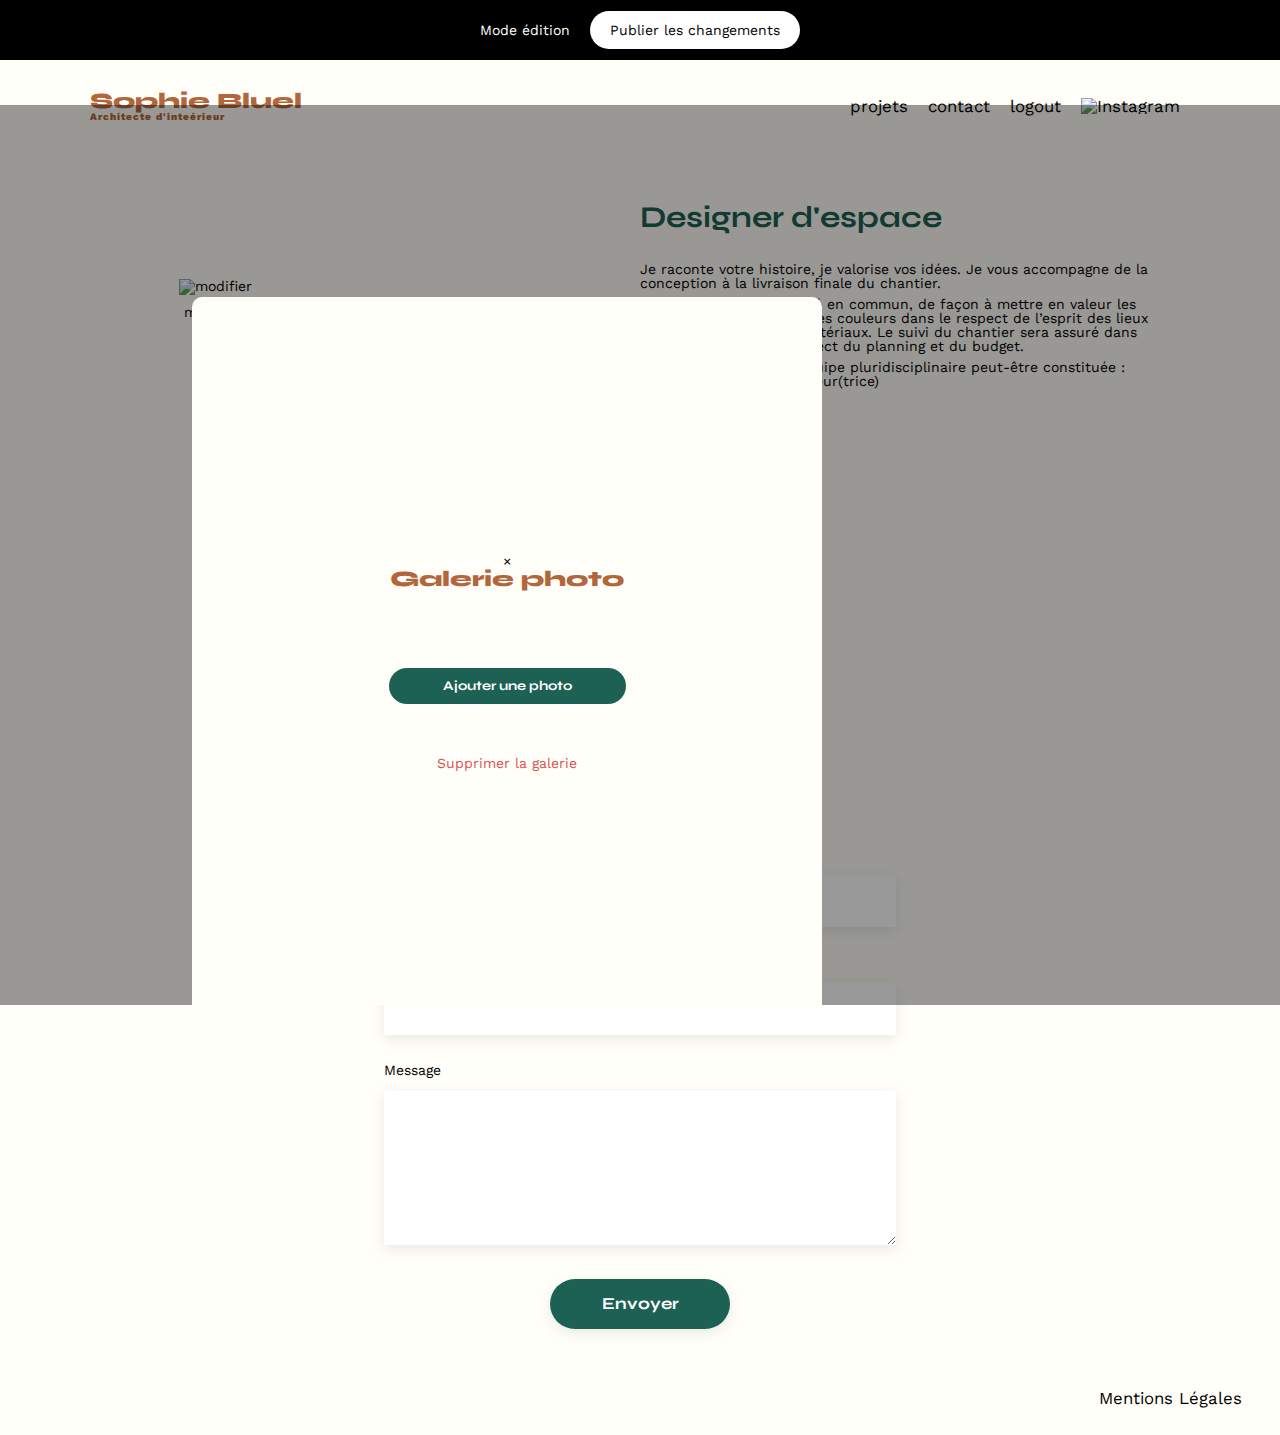
==== FrontEnd/administrateur_page.html @ 7ced108f "avancé sur la modal avec background transparant" ====
<!DOCTYPE html>
<html lang="fr">
<head>
	<meta charset="UTF-8">
	<title>Sophie Bluel - Architecte d'intérieur</title>
	<meta name="viewport" content="width=device-width, initial-scale=1.0">
	<link rel="preconnect" href="https://fonts.googleapis.com">
	<link rel="preconnect" href="https://fonts.gstatic.com" crossorigin>
	<link href="https://fonts.googleapis.com/css2?family=Syne:wght@700;800&family=Work+Sans&display=swap" rel="stylesheet">
	<meta name="description" content="">
    <script src="https://kit.fontawesome.com/f48346f4af.js" crossorigin="anonymous"></script>
	<link rel="stylesheet" href="./assets/administrateur_style.css">
</head>
<body>
<header>
    <div id="modif-bar">
        <div id="modif-bar-2">
        <i id="icon-edit-1" class="icon-edit fa fa-regular fa-pen-to-square"></i>         <p class="modif-bar">Mode édition</p>
        <p class="modif-bar" id="changements">Publier les changements</p>
        </div>
    </div>
	<nav id="nav-bar">
        <h1>Sophie Bluel <span>Architecte d'inteérieur</span></h1>

		<ul>
			<li>projets</li>
			<li><a href="#contact">contact</a></li>
			<li><a href="connexion_page.html" class="menu">logout</a></li>
			<li><img id ="insta-logo" src="./assets/icons/instagram.png" alt="Instagram" height="20px" width="20px"></li>
		</ul>
	</nav>
</header>
<main>
	<section id="introduction">
		<figure>
			<img src="./assets/images/sophie-bluel.png" alt="modifier">
            <div id="modif-portrait">
                <i id="icon-edit-2" class="icon-edit fa fa-regular fa-pen-to-square"></i>
                <a href="#" class="a-modif">modifier</a>
            </div>
            
		</figure>
		<article>
			<h2>Designer d'espace</h2>
			<p>Je raconte votre histoire, je valorise vos idées. Je vous accompagne de la conception à la livraison finale du chantier.</p>
			<p>Chaque projet sera étudié en commun, de façon à mettre en valeur les volumes, les matières et les couleurs dans le respect de l’esprit des lieux et le choix adapté des matériaux. Le suivi du chantier sera assuré dans le souci du détail, le respect du planning et du budget.</p>
			<p>En cas de besoin, une équipe pluridisciplinaire peut-être constituée : architecte DPLG, décorateur(trice)</p>
		</article>
	</section>
	<section id="portfolio">
		<div id="mes-projets">
			<div id="projets-modif">
			<h2>Mes Projets</h2>
			<i id="icon-edit-3" class="icon-edit fa fa-regular fa-pen-to-square"></i> 
			<a href="#modal1" id="amodif ">modifier</a>
			<!-- Importe le fichier HTML de la modal -->
			</div>
			<aside id="modal-content" class="modal-content" aria-hidden="true" role="dialog" aria-modal="" aria-labelledby="modaltitle">
				<div class="modal-galerie">
					<span class="close">&times;</span>
					<h1 id="modaltitle">Galerie photo</h1>
					<div class="gallery2">
					</div>
					<input type="submit" value="Ajouter une photo" id="addphoto">
					<a href=""><p id="supp_galerie">Supprimer la galerie</p></a>
				</div> 
		</div>
		<!-- <object id="modal-object" data="fenetre-modale.html"></object>-->
		<div class="filtres">
			
		</div>
		<div class="gallery">
		</div>
	</section>
	<section id="contact">
		<h2>Contact</h2>
		<p>Vous avez un projet ? Discutons-en !</p>
		<form action="#" method="post">
			<label for="name">Nom</label>
			<input type="text" name="name" id="name">
			<label for="email">Email</label>
			<input type="email" name="email" id="email">
			<label for="message">Message</label>
			<textarea name="message" id="message" cols="30" rows="10"></textarea>
			<input type="submit" value="Envoyer">
		</form>
	</section>
</main>

<footer>
	<nav>
		<ul>
			<li>Mentions Légales</li>
		</ul>
	</nav>
</footer>
<script src="./assets/script.js"></script>
</body>
</html>
---- FrontEnd/assets/administrateur_style.css ----
/* http://meyerweb.com/eric/tools/css/reset/
   v2.0 | 20110126
   License: none (public domain)
*/

html, body, div, span, applet, object, iframe,
h1, h2, h3, h4, h5, h6, p, blockquote, pre,
a, abbr, acronym, address, big, cite, code,
del, dfn, em, img, ins, kbd, q, s, samp,
small, strike, strong, sub, sup, tt, var,
b, u, i, center,
dl, dt, dd, ol, ul, li,
fieldset, form, label, legend,
table, caption, tbody, tfoot, thead, tr, th, td,
article, aside, canvas, details, embed,
figure, figcaption, footer, header, hgroup,
menu, nav, output, ruby, section, summary,
time, mark, audio, video {
	margin: 0;
	padding: 0;
	border: 0;
	font-size: 100%;
	font: inherit;
	vertical-align: baseline;
}
/* HTML5 display-role reset for older browsers */
article, aside, details, figcaption, figure,
footer, header, hgroup, menu, nav, section {
	display: block;
}
body {
	line-height: 1;
}
ol, ul {
	list-style: none;
}
blockquote, q {
	quotes: none;
}
blockquote:before, blockquote:after,
q:before, q:after {
	content: '';
	content: none;
}
table {
	border-collapse: collapse;
	border-spacing: 0;
}
/** end reset css**/
body {
	/*max-width: 1140px;*/
	font-family: 'Work Sans' ;
	font-size: 14px;
	background-color: #FFFEF8;
}
header {
	display: flex;
	justify-content: space-between;
	margin: 0px 0px 50px 0px;
    flex-direction: column;
}
section {
	margin: 50px 0
}

h1{
	display: flex;
	flex-direction: column;
	font-family: 'Syne';
	font-size: 22px;
	font-weight: 800;
	color: #B1663C
}

h1 > span {
	font-family: 'Work Sans';
	font-size:10px;
	letter-spacing: 0.1em;
;
}

h2{
	font-family: 'Syne';
	font-weight: 700;
	font-size: 30px;
	color: #1D6154
}
a{
	text-decoration: none;
	color: black;
}
main{
    width: 80%;
    margin: auto;
}

#modif-bar{
    display: flex;
    flex-direction: row;
    justify-content: center;
    align-items: center;
    width: 100%;
    margin: 0 auto;
    height: 60px;
    background-color: black;
    color: white;
}
#modif-bar-2{
    display: flex;
    flex-direction: row;
    justify-content: center;
    align-items: center;
}
.modif-bar{
    margin: 0px 10px;
}
.icon-edit{
	font-size: 16px;
}
#icon-edit-1{
    color: white;
    background-color: black;
}
#icon-edit-2{
        color: black;
		margin-right: 5px;
}
#icon-edit-3{
	margin-bottom: 25px;
}

#changements{
    padding: 12px 20px;
    border-color: white;
    border-radius: 60px;
    background-color: white;
    color: black;
}
#nav-bar{
    display: flex;
    flex-direction: row;
    justify-content: space-between;
    margin: 30px 7%;
}
/*#insta-logo{
    size: 5px;
}*/
#modif-portrait{
    display: flex;
    width: 80%;
    align-items: center;
    flex-direction: row;
    padding-top: 10px;
    margin: auto;
}
#amodif{
align-self: flex-end;
margin-left: 10px;
margin-bottom: 25px;
}
#mes-projets{
	display: flex;
	flex-direction: column;
	justify-content: center;
	align-items: center;
	padding-top: 75px;
}
#projets-modif{
	display: flex;
	flex-direction: row;
	align-items: center;
	margin-top: 10px;
	margin-left: 30px;
	margin-bottom: auto;

}

.filtres>*{
	display: none;
}
#login-section{
	height: 100%;
}
#Login{
	display: flex;
	flex-direction: column;
	align-items: center;
	justify-content: center;
	margin-top: 150px;
}

.form-login{
	display: flex;
	flex-direction: column;
	align-items: center;
	justify-content: space-between;
	margin-top: 40px;
}
.label{
	display: flex;
	justify-content: flex-start;
	width: 100%;
}
.champ-texte{
	width: 379px;
	height: 51px;
	background-color: white;
	box-shadow: 0px 4px 14px rgba(0, 0, 0, 0.09);
	border: 0px;
	margin-top: 5px;
	margin-bottom: 13px;
}
#submit{
	display: flex;
	justify-content: center;
	color: white;
	background-color: #1D6154;
	margin-top: 20px;
	width: 179px;
	height: 36px;
	border: 0px;
}
 #footer-accueil{
	display: flex;
	justify-content: flex-end;
	align-items: flex-end;
	height:360px; 
}
#mdp-oublie{
	color: black;
	padding-top: 30px;
}


nav ul {
	display: flex;
	align-items: center;
	list-style-type: none;

}
nav li {
	padding: 0 10px;
	font-size: 1.2em;
}

li:hover {
	color: #B1663C;
}
#introduction {
	display: flex;
	align-items: center;
}
#introduction figure {
	flex: 1
}
#introduction img {
	display: block;
	margin: auto;
	width: 80%;
}

#introduction article {
	flex: 1
}
#introduction h2 {
	margin-bottom: 1em;
}

#introduction p {
	margin-bottom: 0.5em;
}
#portfolio h2 {
	text-align: center;
	margin-bottom: 1em;
}
.gallery {
	width: 100%;
	display: grid;
	grid-template-columns: 1fr 1fr 1fr;
	grid-column-gap: 20px;
	grid-row-gap: 20px;
}

.gallery img {
	width: 100%;

}
.filtres{
display: flex;
align-items: center;
justify-content: center;
padding: 10px 0px 75px 0px;

}
.btn-filter:active {
	background-color: #1D6154;
	color: white;
}
div > button {
	display: flex;
    width: auto;
    height: 20px;
    margin: 0 5px;
    padding: 14px 13px 12px 13px;
    background-color: white;
    border-radius: 15px;
    border-width: 0.1em;
    border-color: #1D6154;
    color: #1D6154;
	font-family: 'Syne';
    align-items: center;
}
#contact {
	width: 50%;
margin: auto;
}
#contact > * {
	text-align: center;

}
#contact h2{
	margin-bottom: 20px;
}
#contact form {
	text-align: left;
	margin-top:30px;
	display: flex;
	flex-direction: column;
}

#contact input {
	height: 50px;
	font-size: 1.2em;
	border: none;
	box-shadow: 0px 4px 14px rgba(0, 0, 0, 0.09);
}
#contact label {
	margin: 2em 0 1em 0;
}
#contact textarea {
	border: none;
	box-shadow: 0px 4px 14px rgba(0, 0, 0, 0.09);
}

input[type="submit"]{
	font-family: 'Syne';
	font-weight: 700;
	color: white;
	background-color: #1D6154;
	margin : 2em auto ;
	width: 180px;
	text-align: center;
	border-radius: 60px ;
}

footer nav ul {
	display: flex;
	justify-content: flex-end;
	margin: 2em
}



.modal-content{
	display: block;
	position: fixed;
	z-index: 1;
	left: 0;
	right: 0;
	width: 100%;
	height: 100%;
    justify-content: center;
    align-items: center;
	overflow: auto; /* Activez le défilement si la hauteur de la modal est supérieure à l'écran */
	background-color: rgba(0, 0, 0, 0.4);
}
.modal-galerie{
    display: flex;
	width: 630px;
	height: 730px;
    flex-direction: column;
    justify-content: center;
    align-items: center;
	margin: 15%;
	border-radius: 10px;
	background-color: #fffef8;
}
.gallery2{
    display: flex;
    flex-wrap: wrap;
    justify-content: space-between;
    margin: 35px 12%;
}
.bordure{
    border-bottom: 1px solid black;
    width: 100%;
    margin-top: 50px;
    margin-top: 45px;
}
#addphoto{
    display: flex;
    justify-content: center;
	justify-content: center;
	color: white;
	background-color: #1D6154;
	margin-top: 8px;
	width: 237px;
	height: 36px;
	border: 0px;
    border-radius: 60px;
}
#supp_galerie{
    size: 14px;
    color:#D65353;
    margin-top: 25px;
}
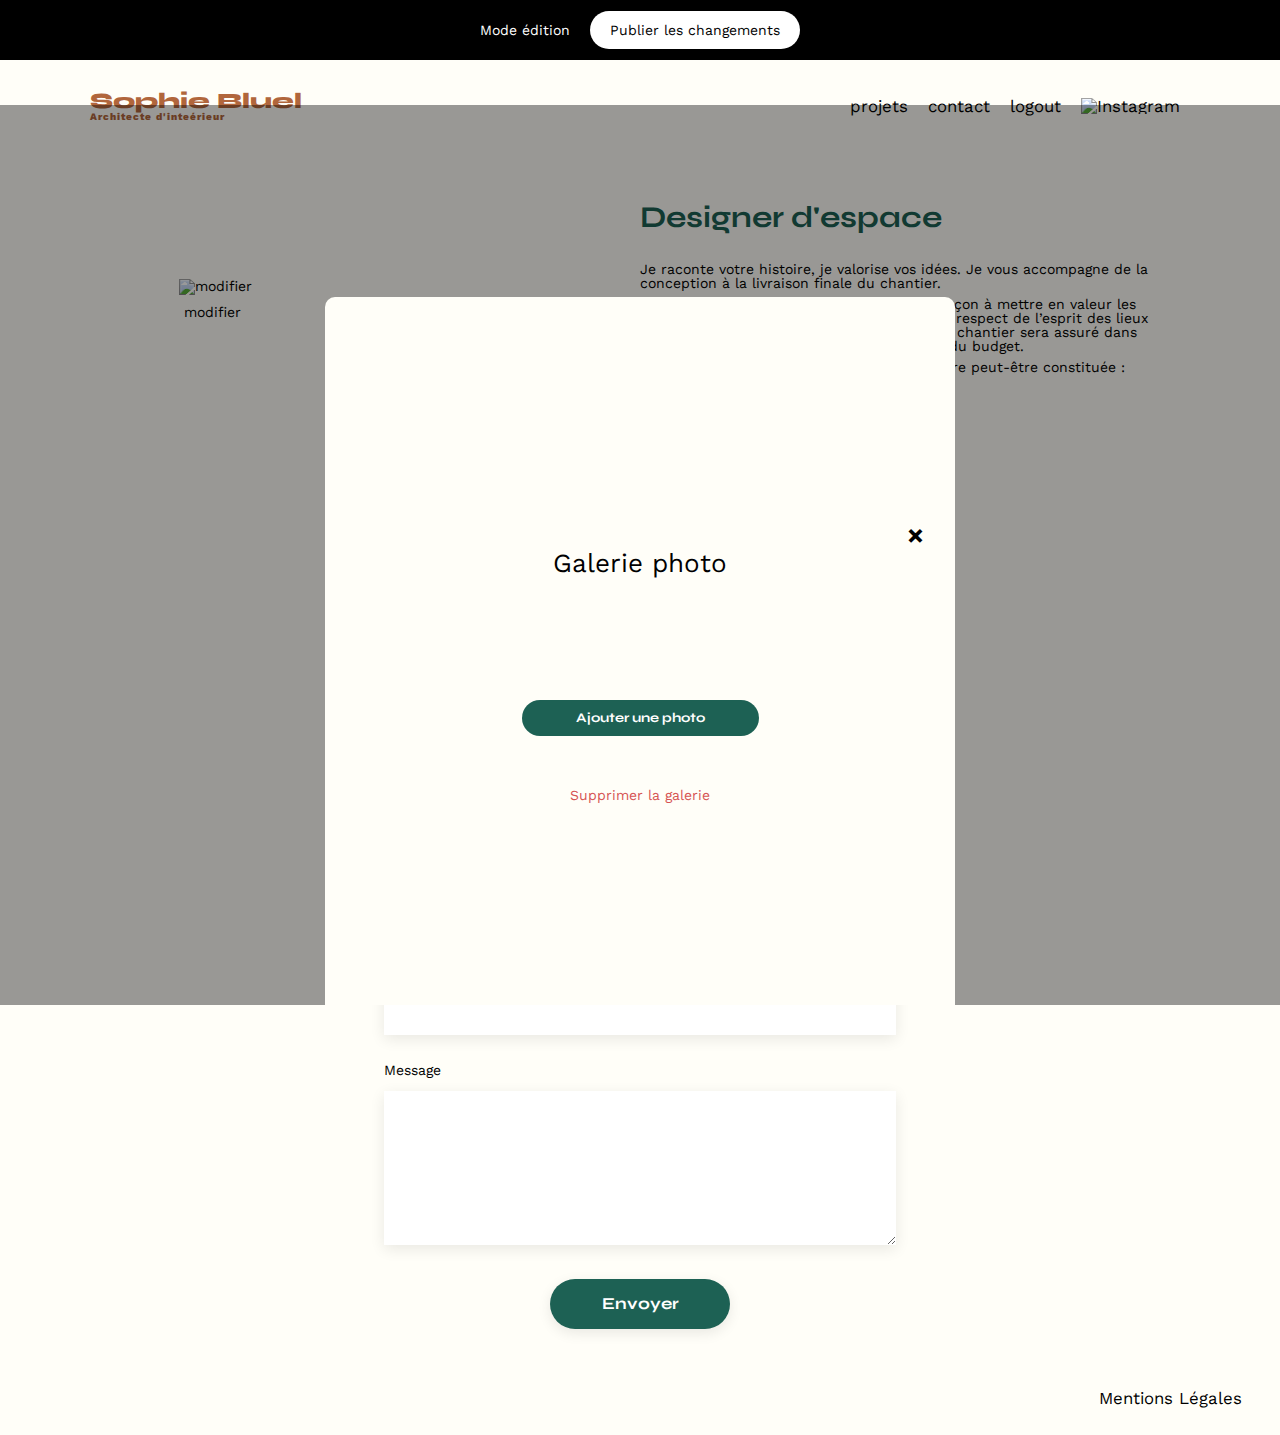
==== commit fd517d1e: "visuel modal" ====
--- a/FrontEnd/administrateur_page.html
+++ b/FrontEnd/administrateur_page.html
@@ -55,11 +55,12 @@
 			<a href="#modal1" id="amodif ">modifier</a>
 			<!-- Importe le fichier HTML de la modal -->
 			</div>
-			<aside id="modal-content" class="modal-content" aria-hidden="true" role="dialog" aria-modal="" aria-labelledby="modaltitle">
+			<aside id="modal-content" class="modal-content" aria-hidden="true" role="dialog" aria-modal="" aria-labelledby="modaltitle" tabindex="0">
 				<div class="modal-galerie">
 					<span class="close">&times;</span>
 					<h1 id="modaltitle">Galerie photo</h1>
 					<div class="gallery2">
+					<div class="bordure"></div>
 					</div>
 					<input type="submit" value="Ajouter une photo" id="addphoto">
 					<a href=""><p id="supp_galerie">Supprimer la galerie</p></a>
--- a/FrontEnd/assets/administrateur_style.css
+++ b/FrontEnd/assets/administrateur_style.css
@@ -381,9 +381,33 @@
     flex-direction: column;
     justify-content: center;
     align-items: center;
-	margin: 15%;
+	margin: 15% auto;
 	border-radius: 10px;
 	background-color: #fffef8;
+}
+.close {
+	display: flex;
+	justify-content: flex-end;
+	width: 90%;
+	color: black;
+	float: right;
+	font-size: 28px;
+	font-weight: bold;
+  }
+  
+  .close:hover,
+  .close:focus {
+	color: black;
+	text-decoration: none;
+	cursor: pointer;
+  }
+#modaltitle{
+	display: flex;
+    justify-content: center;
+    font-family: 'Work Sans';
+    font-size: 26px;
+    font-weight: 400;
+    color: black;
 }
 .gallery2{
     display: flex;
@@ -391,9 +415,10 @@
     justify-content: space-between;
     margin: 35px 12%;
 }
+
 .bordure{
     border-bottom: 1px solid black;
-    width: 100%;
+    width: 90%;
     margin-top: 50px;
     margin-top: 45px;
 }
@@ -413,4 +438,4 @@
     size: 14px;
     color:#D65353;
     margin-top: 25px;
-}+}
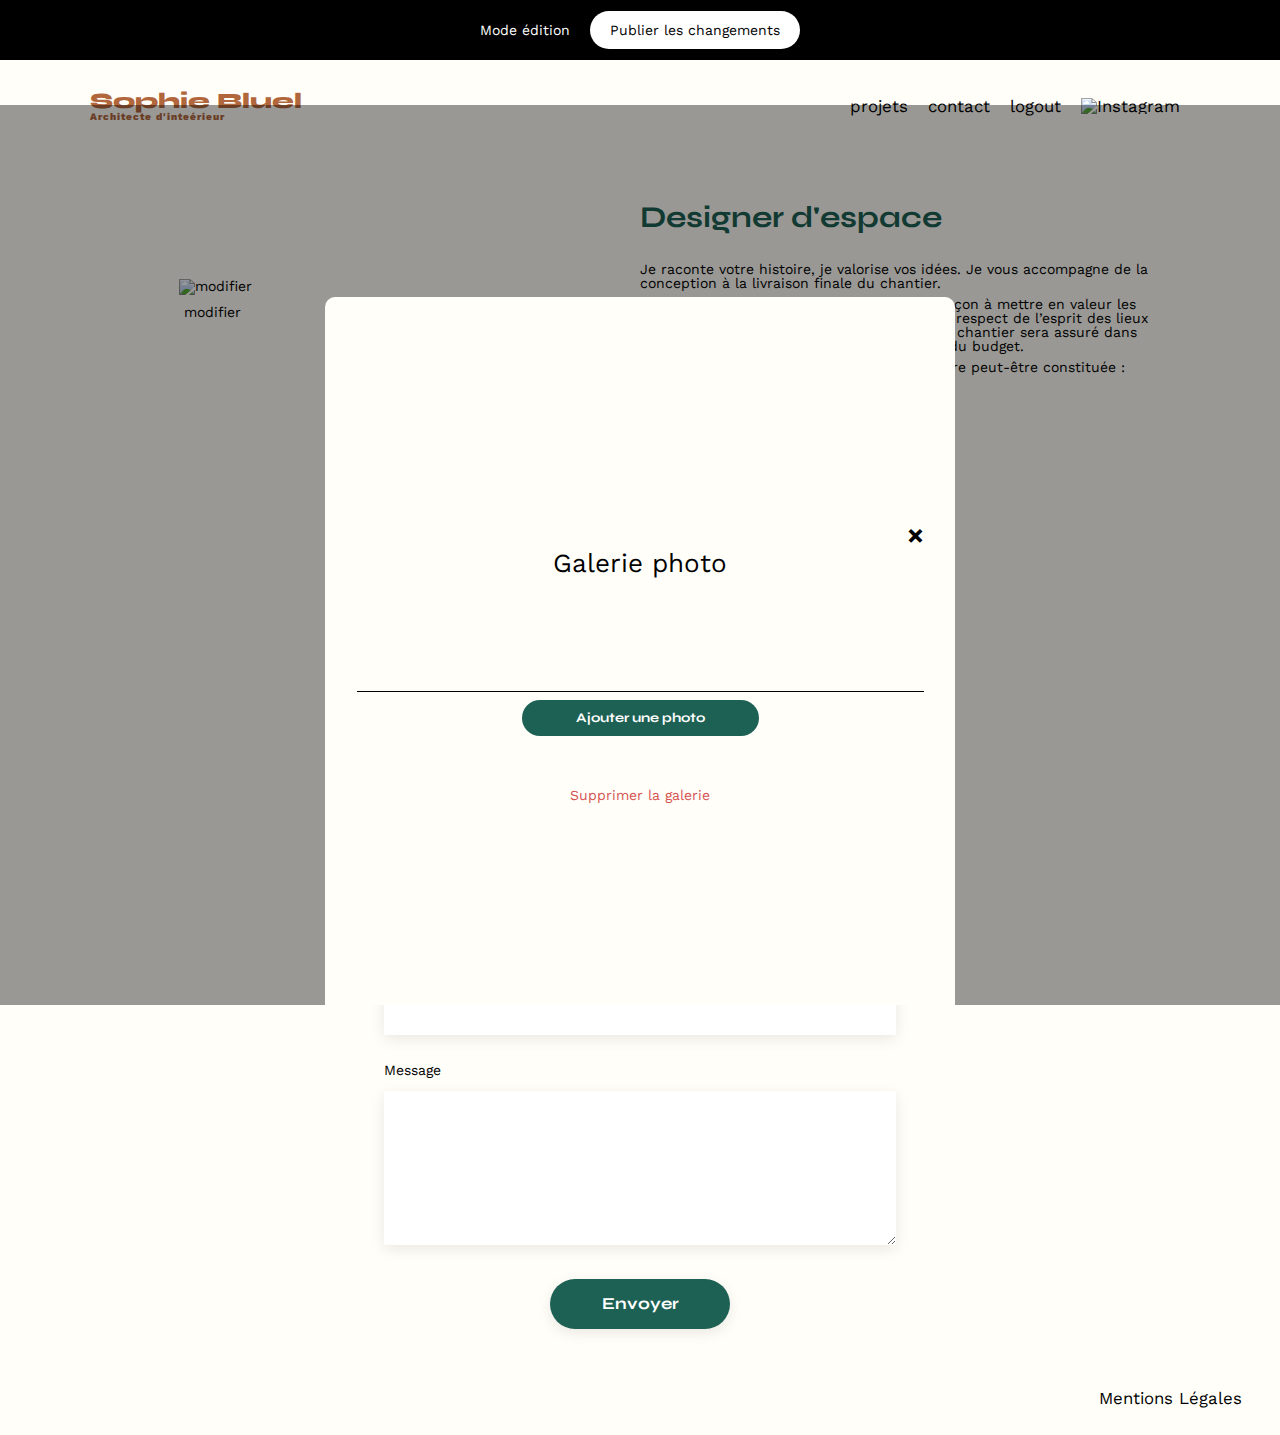
==== commit 98876e54: "modif JS modal, reussite à faire afficher les img" ====
--- a/FrontEnd/administrateur_page.html
+++ b/FrontEnd/administrateur_page.html
@@ -52,23 +52,23 @@
 			<div id="projets-modif">
 			<h2>Mes Projets</h2>
 			<i id="icon-edit-3" class="icon-edit fa fa-regular fa-pen-to-square"></i> 
-			<a href="#modal1" id="amodif ">modifier</a>
+			<button type="button" id="amodal">modifier</button>
 			<!-- Importe le fichier HTML de la modal -->
 			</div>
-			<aside id="modal-content" class="modal-content" aria-hidden="true" role="dialog" aria-modal="" aria-labelledby="modaltitle" tabindex="0">
+			<aside id="modal" class="modal-content" aria-hidden="true" role="dialog" aria-modal="" aria-labelledby="modaltitle" tabindex="0">
 				<div class="modal-galerie">
 					<span class="close">&times;</span>
 					<h1 id="modaltitle">Galerie photo</h1>
 					<div class="gallery2">
+					</div>
 					<div class="bordure"></div>
-					</div>
 					<input type="submit" value="Ajouter une photo" id="addphoto">
 					<a href=""><p id="supp_galerie">Supprimer la galerie</p></a>
 				</div> 
+				
 		</div>
 		<!-- <object id="modal-object" data="fenetre-modale.html"></object>-->
 		<div class="filtres">
-			
 		</div>
 		<div class="gallery">
 		</div>
@@ -96,5 +96,6 @@
 	</nav>
 </footer>
 <script src="./assets/script.js"></script>
+<script src="./assets/fenetre-modale.js"></script>
 </body>
 </html>
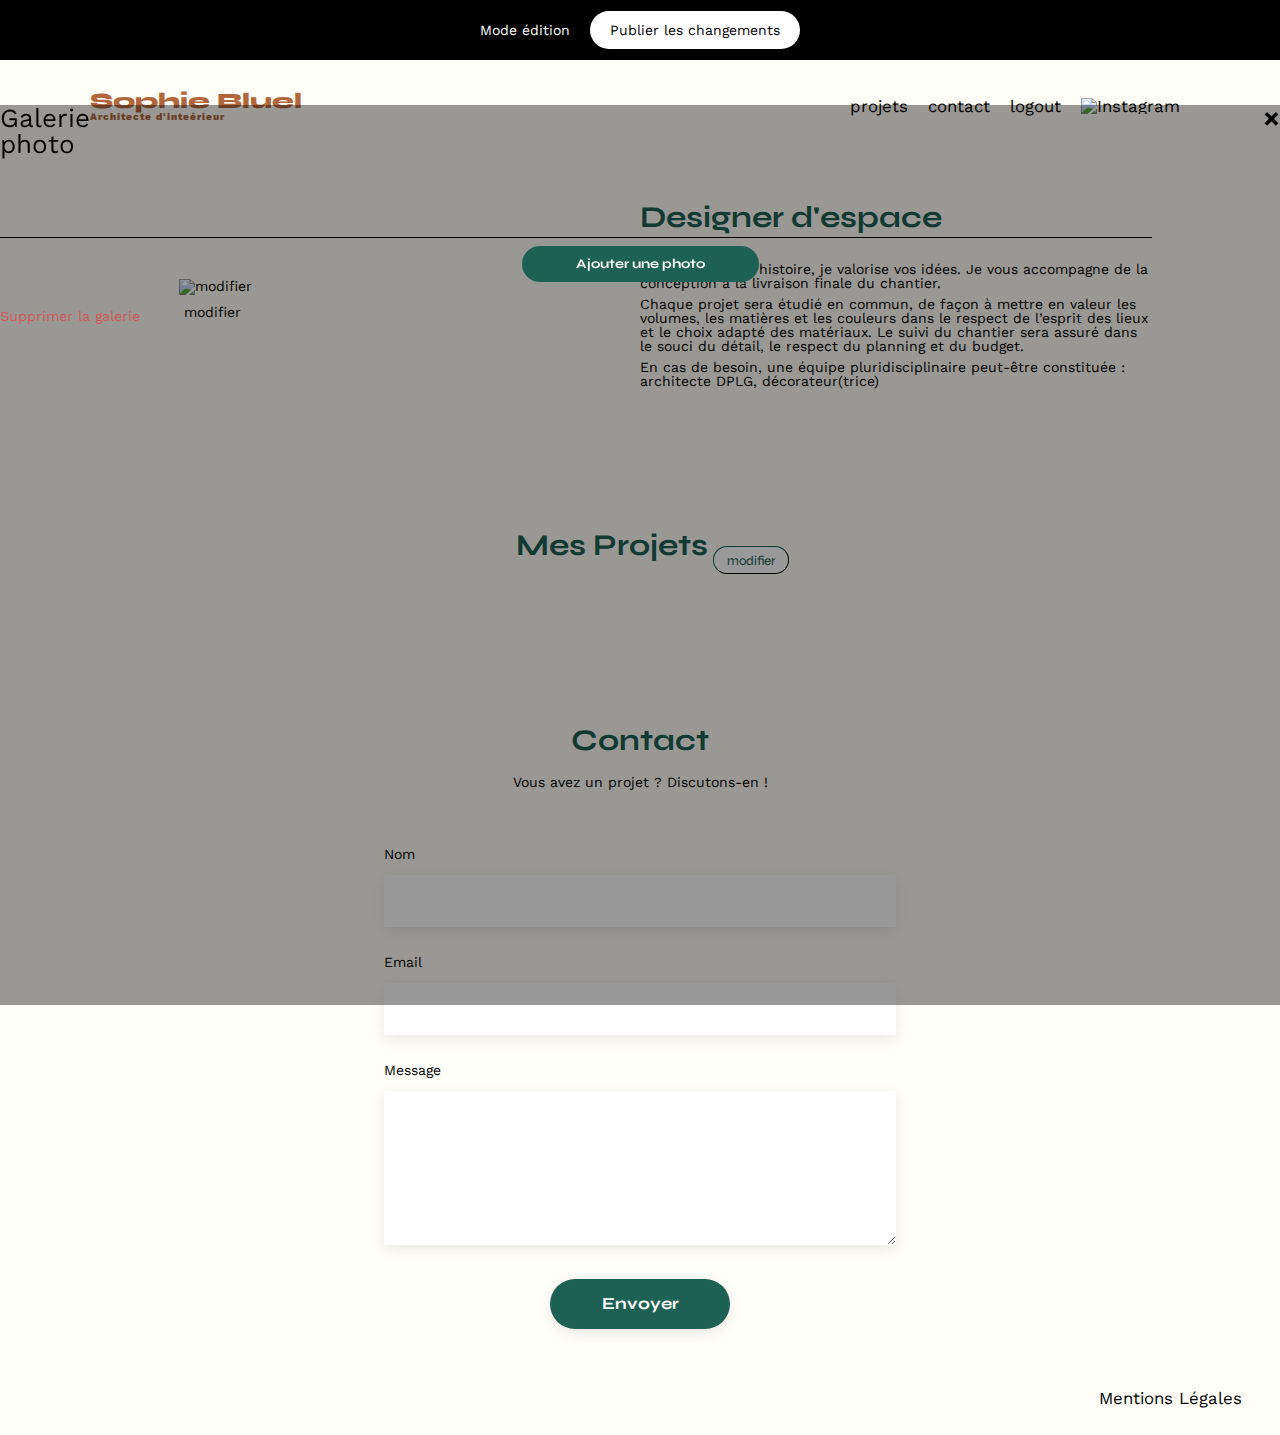
==== commit 49c5d7d2: "rectification des noms de const dans js modal" ====
--- a/FrontEnd/administrateur_page.html
+++ b/FrontEnd/administrateur_page.html
@@ -56,7 +56,7 @@
 			<!-- Importe le fichier HTML de la modal -->
 			</div>
 			<aside id="modal" class="modal-content" aria-hidden="true" role="dialog" aria-modal="" aria-labelledby="modaltitle" tabindex="0">
-				<div class="modal-galerie">
+				<div id="modal_galerie">
 					<span class="close">&times;</span>
 					<h1 id="modaltitle">Galerie photo</h1>
 					<div class="gallery2">
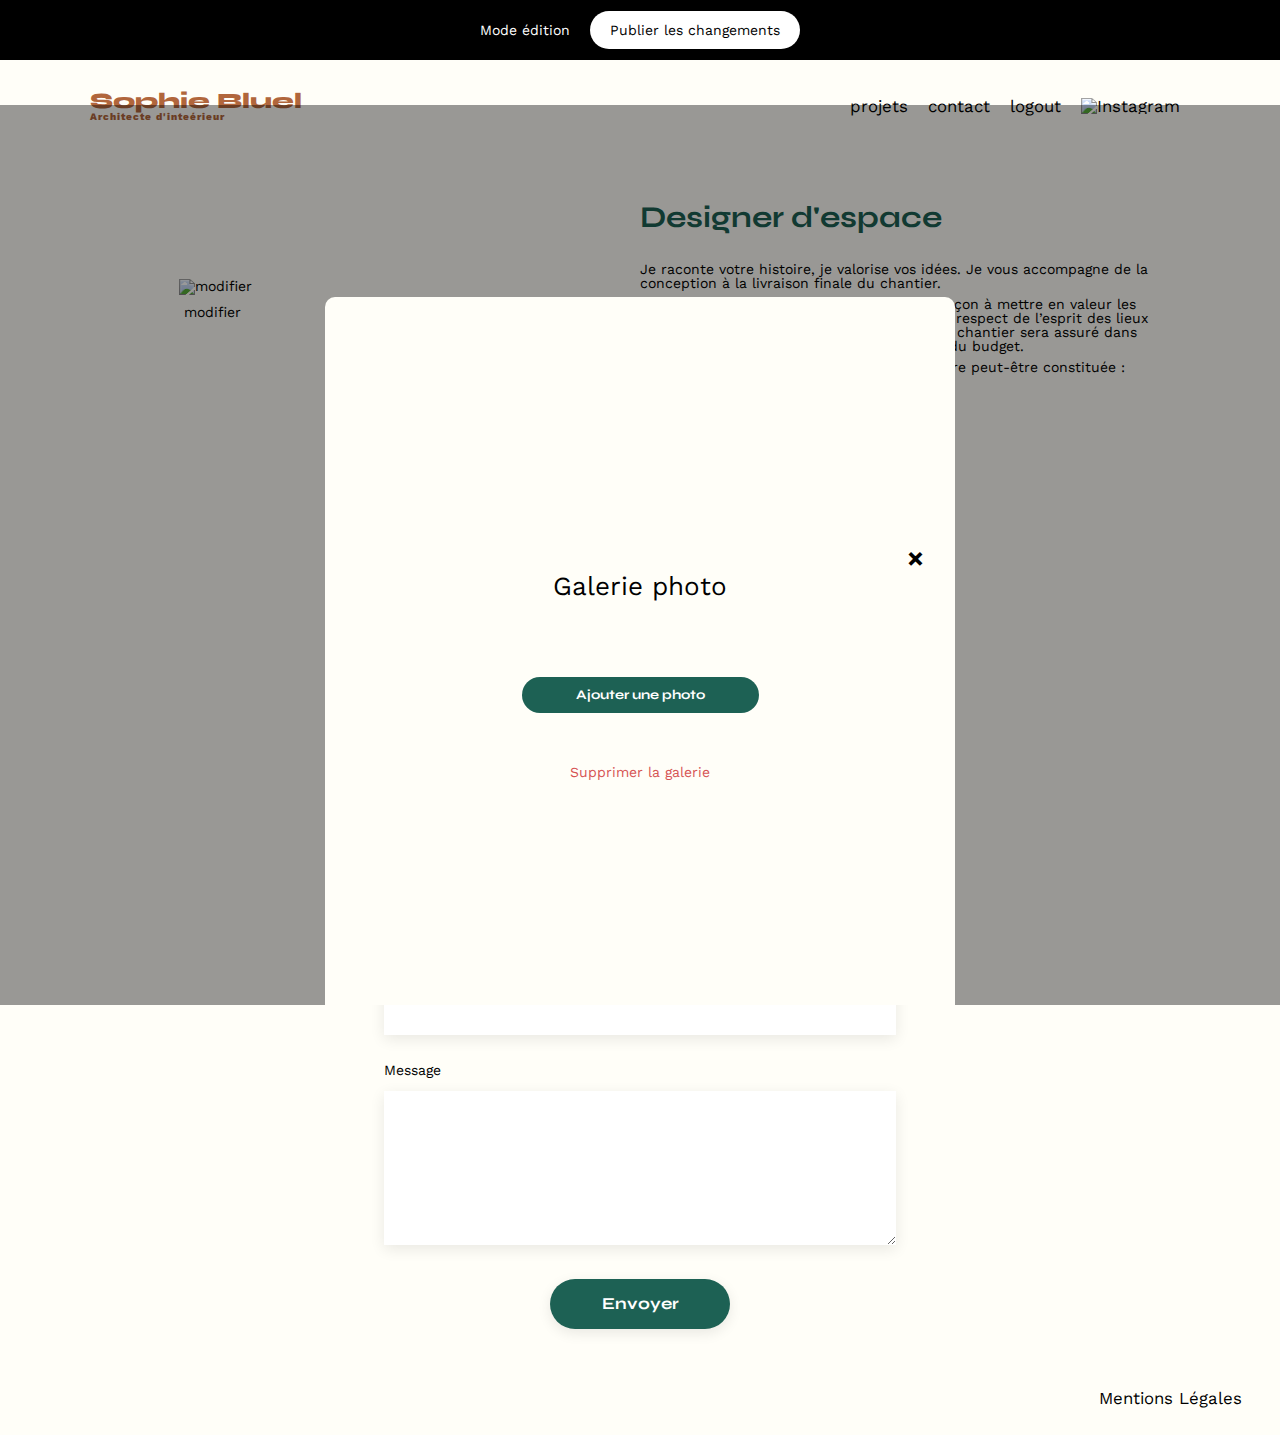
==== commit a8d3e613: "avancé de l'affichage de la modal" ====
--- a/FrontEnd/administrateur_page.html
+++ b/FrontEnd/administrateur_page.html
@@ -61,7 +61,6 @@
 					<h1 id="modaltitle">Galerie photo</h1>
 					<div class="gallery2">
 					</div>
-					<div class="bordure"></div>
 					<input type="submit" value="Ajouter une photo" id="addphoto">
 					<a href=""><p id="supp_galerie">Supprimer la galerie</p></a>
 				</div> 
--- a/FrontEnd/assets/administrateur_style.css
+++ b/FrontEnd/assets/administrateur_style.css
@@ -374,7 +374,7 @@
 	overflow: auto; /* Activez le défilement si la hauteur de la modal est supérieure à l'écran */
 	background-color: rgba(0, 0, 0, 0.4);
 }
-.modal-galerie{
+#modal_galerie{
     display: flex;
 	width: 630px;
 	height: 730px;
@@ -415,6 +415,13 @@
     justify-content: space-between;
     margin: 35px 12%;
 }
+.imgs2{
+	display: flex;
+	flex-direction: column;
+	width: 78px;	
+	height: 140px;
+	margin: 2px;
+}
 
 .bordure{
     border-bottom: 1px solid black;
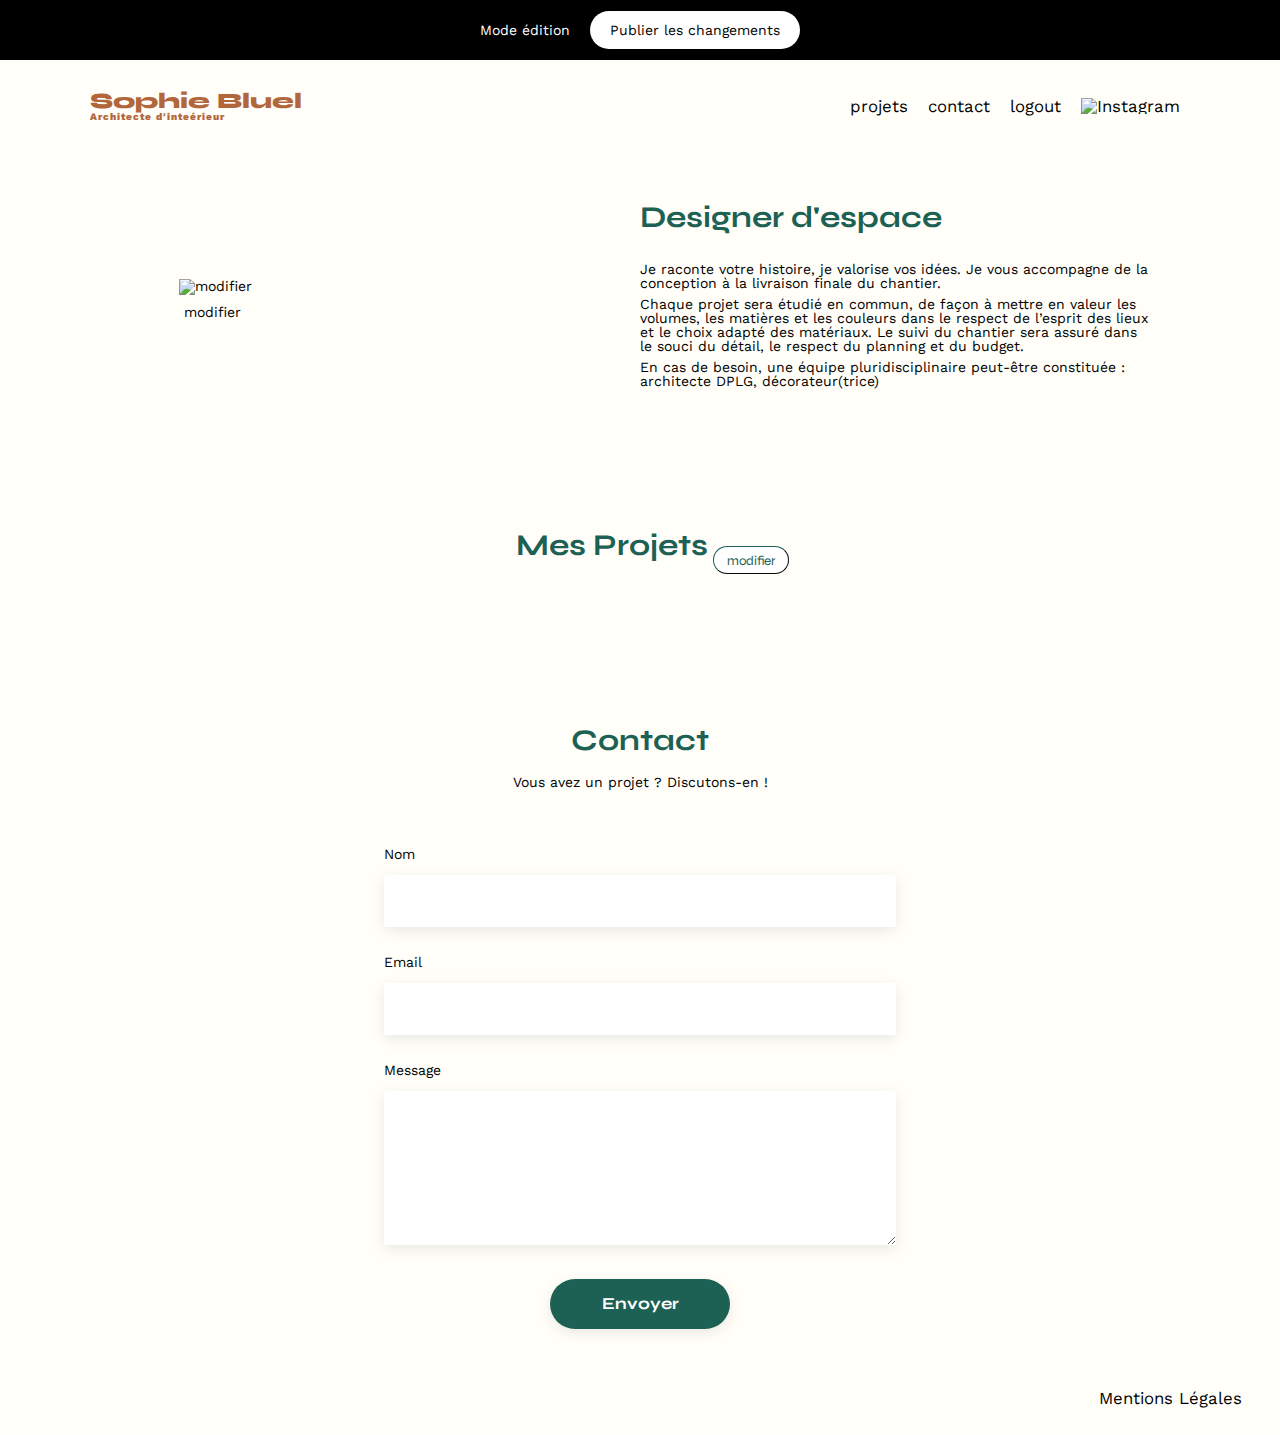
==== commit 69427812: "positionnement élements modal/maquette" ====
--- a/FrontEnd/administrateur_page.html
+++ b/FrontEnd/administrateur_page.html
@@ -61,8 +61,10 @@
 					<h1 id="modaltitle">Galerie photo</h1>
 					<div class="gallery2">
 					</div>
+					<div id="bottom_modal">
 					<input type="submit" value="Ajouter une photo" id="addphoto">
 					<a href=""><p id="supp_galerie">Supprimer la galerie</p></a>
+					</div>
 				</div> 
 				
 		</div>
--- a/FrontEnd/assets/administrateur_style.css
+++ b/FrontEnd/assets/administrateur_style.css
@@ -362,13 +362,13 @@
 
 
 .modal-content{
-	display: block;
+	display: none;
 	position: fixed;
 	z-index: 1;
 	left: 0;
 	right: 0;
-	width: 100%;
-	height: 100%;
+	top: 0;
+	bottom: 0;
     justify-content: center;
     align-items: center;
 	overflow: auto; /* Activez le défilement si la hauteur de la modal est supérieure à l'écran */
@@ -393,6 +393,7 @@
 	float: right;
 	font-size: 28px;
 	font-weight: bold;
+	margin-top: 30px;
   }
   
   .close:hover,
@@ -413,21 +414,26 @@
     display: flex;
     flex-wrap: wrap;
     justify-content: space-between;
-    margin: 35px 12%;
+    margin: 45px 14%;
 }
 .imgs2{
 	display: flex;
 	flex-direction: column;
 	width: 78px;	
-	height: 140px;
+	height: 130px;
 	margin: 2px;
 }
-
+#bottom_modal{
+	display: flex;
+	flex-direction: column;
+	justify-content: center;
+	align-items: center;
+	margin-bottom: 40px;
+}
 .bordure{
     border-bottom: 1px solid black;
-    width: 90%;
-    margin-top: 50px;
-    margin-top: 45px;
+    width: 100%;
+    margin-top: 25px;
 }
 #addphoto{
     display: flex;
@@ -435,7 +441,7 @@
 	justify-content: center;
 	color: white;
 	background-color: #1D6154;
-	margin-top: 8px;
+	margin: 8px;
 	width: 237px;
 	height: 36px;
 	border: 0px;
@@ -444,5 +450,6 @@
 #supp_galerie{
     size: 14px;
     color:#D65353;
-    margin-top: 25px;
-}
+    margin-top: 15px;
+
+}
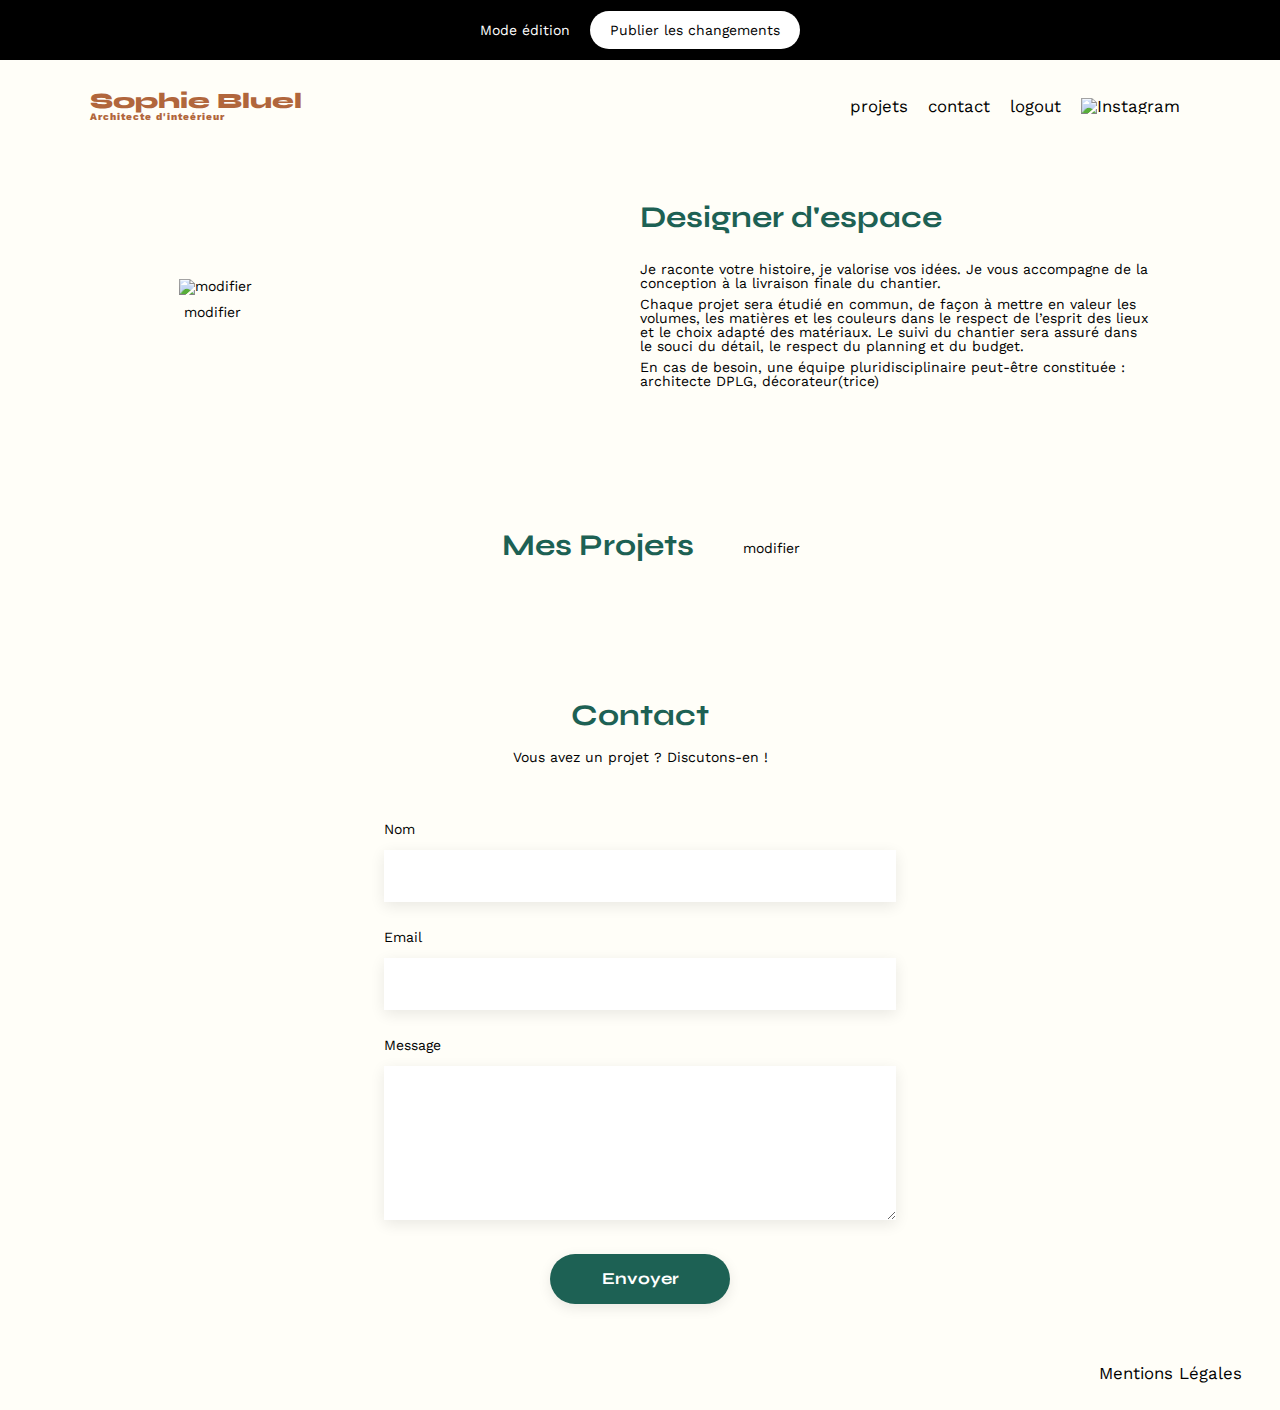
==== commit c99e64d6: "admin interface visuel" ====
--- a/FrontEnd/administrateur_page.html
+++ b/FrontEnd/administrateur_page.html
@@ -50,10 +50,11 @@
 	<section id="portfolio">
 		<div id="mes-projets">
 			<div id="projets-modif">
-			<h2>Mes Projets</h2>
-			<i id="icon-edit-3" class="icon-edit fa fa-regular fa-pen-to-square"></i> 
-			<button type="button" id="amodal">modifier</button>
-			<!-- Importe le fichier HTML de la modal -->
+				<h2 id="mesprojets">Mes Projets</h2>
+				<div id="modif-icon-liens">
+					<i id="icon-edit-3" class="icon-edit fa fa-regular fa-pen-to-square"></i>
+					<a href="#modal" id="amodal">modifier</a>
+				</div>
 			</div>
 			<aside id="modal" class="modal-content" aria-hidden="true" role="dialog" aria-modal="" aria-labelledby="modaltitle" tabindex="0">
 				<div id="modal_galerie">
--- a/FrontEnd/assets/administrateur_style.css
+++ b/FrontEnd/assets/administrateur_style.css
@@ -125,9 +125,7 @@
         color: black;
 		margin-right: 5px;
 }
-#icon-edit-3{
-	margin-bottom: 25px;
-}
+
 
 #changements{
     padding: 12px 20px;
@@ -168,13 +166,23 @@
 #projets-modif{
 	display: flex;
 	flex-direction: row;
-	align-items: center;
+	justify-content: center;
 	margin-top: 10px;
 	margin-left: 30px;
 	margin-bottom: auto;
-
-}
-
+	width: 100%;
+}
+#mesprojets{
+	margin: 0px;
+}
+#modif-icon-liens{
+	display: flex;
+	align-items: center;
+	justify-content: space-around;
+	height: 35px;
+	width: 90px;
+	margin-left: 25px;
+}
 .filtres>*{
 	display: none;
 }
@@ -271,7 +279,6 @@
 }
 #portfolio h2 {
 	text-align: center;
-	margin-bottom: 1em;
 }
 .gallery {
 	width: 100%;
@@ -441,7 +448,7 @@
 	justify-content: center;
 	color: white;
 	background-color: #1D6154;
-	margin: 8px;
+	margin: 0px 0px 5px 0px;
 	width: 237px;
 	height: 36px;
 	border: 0px;
